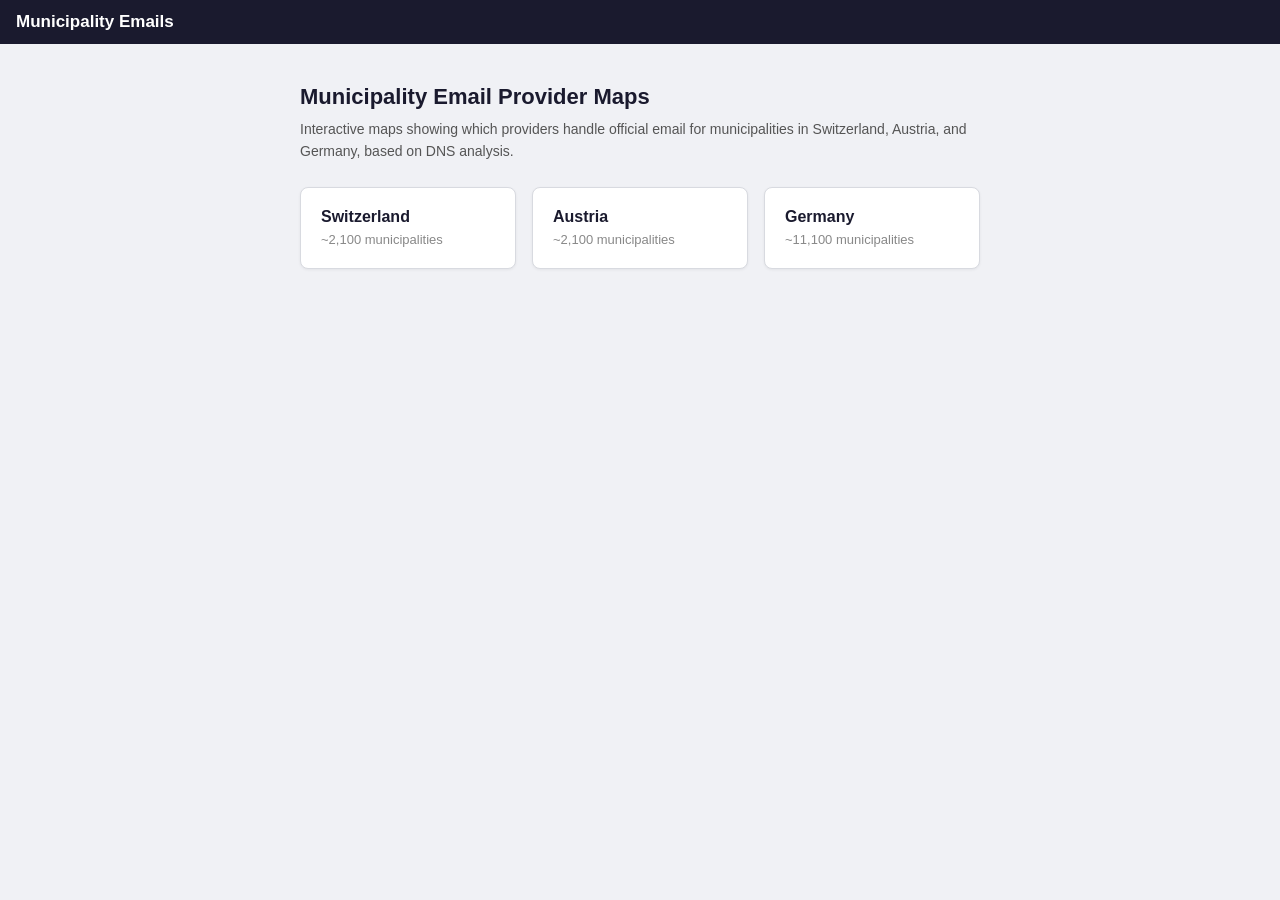
==== maps/index.html @ 5adb580a "add maps for all countries" ====
<!DOCTYPE html>
<html lang="en">
<head>
<meta charset="utf-8">
<meta name="viewport" content="width=device-width, initial-scale=1, viewport-fit=cover">
<title>Municipality Email Provider Maps</title>
<link rel="icon" type="image/svg+xml" href="data:image/svg+xml,%3Csvg xmlns='http://www.w3.org/2000/svg' viewBox='0 0 32 32'%3E%3Crect x='2' y='7' width='28' height='18' rx='2' fill='%231a1a2e'/%3E%3Cpath d='M2 9l14 9 14-9' fill='none' stroke='%2316a34a' stroke-width='2'/%3E%3C/svg%3E">
<link rel="stylesheet" href="css/shared.css">
<style>
body { background: #f0f1f5; min-height: 100vh; }
.landing { max-width: 720px; margin: 0 auto; padding: 40px 20px; }
.landing h2 { font-size: 22px; font-weight: 700; color: #1a1a2e; margin-bottom: 8px; }
.landing p { font-size: 14px; color: #555; line-height: 1.6; margin-bottom: 24px; }
.country-list { display: grid; grid-template-columns: repeat(auto-fit, minmax(200px, 1fr)); gap: 16px; }
.country-card {
  display: block; background: #fff; border-radius: 8px; padding: 20px;
  text-decoration: none; color: #1a1a2e; border: 1px solid #d8dae0;
  box-shadow: 0 1px 3px rgba(0,0,0,0.06); transition: box-shadow 0.15s;
}
.country-card:hover { box-shadow: 0 4px 12px rgba(0,0,0,0.12); }
.country-card h3 { font-size: 16px; font-weight: 600; margin-bottom: 4px; }
.country-card .count { font-size: 13px; color: #888; }
</style>
</head>
<body>
<header id="header">
  <div class="header-left">
    <h1 class="brand">Municipality Emails</h1>
  </div>
</header>
<div class="landing">
  <h2>Municipality Email Provider Maps</h2>
  <p>Interactive maps showing which providers handle official email for municipalities in Switzerland, Austria, and Germany, based on DNS analysis.</p>
  <div class="country-list">
    <a href="ch.html" class="country-card">
      <h3>Switzerland</h3>
      <span class="count">~2,100 municipalities</span>
    </a>
    <a href="at.html" class="country-card">
      <h3>Austria</h3>
      <span class="count">~2,100 municipalities</span>
    </a>
    <a href="de.html" class="country-card">
      <h3>Germany</h3>
      <span class="count">~11,100 municipalities</span>
    </a>
  </div>
</div>
</body>
</html>
---- maps/css/shared.css ----
/* shared.css — reset, header, navigation (all pages) */
* { margin: 0; padding: 0; box-sizing: border-box; }
body { font-family: -apple-system, BlinkMacSystemFont, "Segoe UI", Roboto, sans-serif; }

#header {
  background: #1a1a2e; color: #fff; height: 44px; padding: 0 16px;
  display: flex; align-items: center; justify-content: space-between; flex-shrink: 0;
  position: relative; z-index: 2000;
}
.header-left { display: flex; align-items: center; gap: 10px; min-width: 0; }
.brand { font-size: 17px; font-weight: 700; white-space: nowrap; margin: 0; }
.brand a { color: #fff; text-decoration: none; }
.header-right { display: flex; align-items: center; gap: 12px; flex-shrink: 0; }

#nav { display: flex; align-items: center; gap: 8px; position: relative; margin-left: 6px; }

.nav-primary { display: flex; align-items: center; gap: 6px; }
.nav-primary .header-link {
  font-size: 13px; padding: 5px 14px; border-radius: 4px; font-weight: 500;
  border: 1px solid rgba(255,255,255,0.3); color: #ccc; text-decoration: none;
}
.nav-primary .header-link:hover {
  background: rgba(255,255,255,0.15); color: #fff;
}
.nav-primary .header-link.active {
  background: rgba(255,255,255,0.2); color: #fff; font-weight: 600;
  border-color: rgba(255,255,255,0.5);
}

.nav-menu-toggle {
  background: none; border: none; color: #a0a0b0; font-size: 18px;
  cursor: pointer; padding: 2px 4px; line-height: 1;
}
.nav-menu-toggle:hover { color: #fff; }
.nav-menu {
  display: none; position: absolute; top: 34px; left: 0;
  background: #1a1a2e; border-radius: 0 0 6px 6px;
  box-shadow: 0 4px 12px rgba(0,0,0,0.3); min-width: 160px; z-index: 100;
}
.nav-menu.open { display: block; }
.nav-menu .header-link {
  display: block; padding: 10px 16px; font-size: 13px; color: #a0a0b0; text-decoration: none;
  border-bottom: 1px solid rgba(255,255,255,0.08);
}
.nav-menu .header-link:hover { color: #fff; }
.nav-menu .header-link.active { color: #fff; font-weight: 600; }
.nav-menu .header-link:last-child { border-bottom: none; }
.nav-menu .nav-menu-mobile { display: none; }

@media (max-width: 600px) {
  .beta-badge { display: none; }
  .nav-primary .header-link { font-size: 11px; padding: 2px 8px; }
  .nav-primary { display: none; }
  .nav-menu .nav-menu-mobile { display: block; }
}
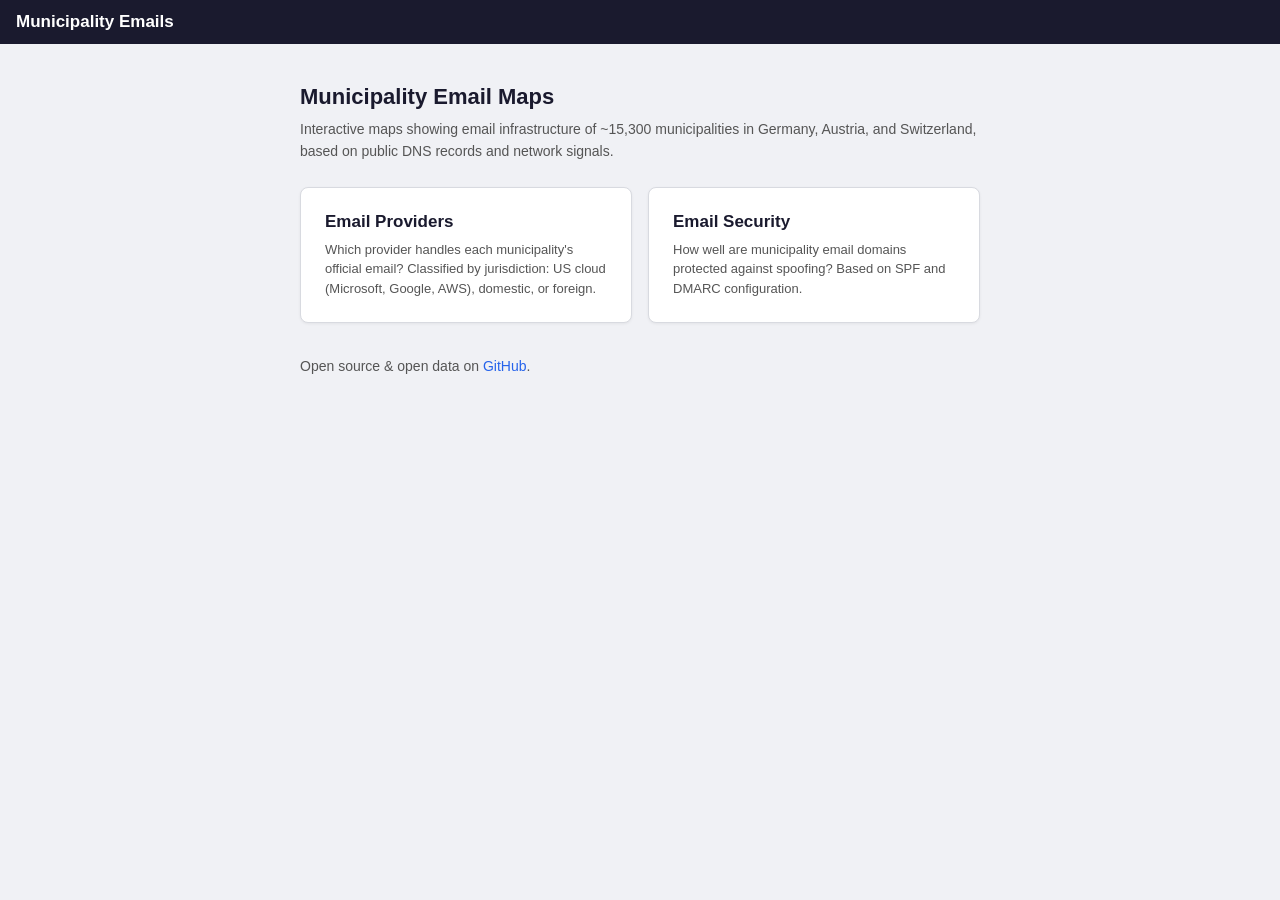
==== commit 4c1c0339: "security maps and unify provider map" ====
--- a/maps/index.html
+++ b/maps/index.html
@@ -3,7 +3,7 @@
 <head>
 <meta charset="utf-8">
 <meta name="viewport" content="width=device-width, initial-scale=1, viewport-fit=cover">
-<title>Municipality Email Provider Maps</title>
+<title>Municipality Email Maps</title>
 <link rel="icon" type="image/svg+xml" href="data:image/svg+xml,%3Csvg xmlns='http://www.w3.org/2000/svg' viewBox='0 0 32 32'%3E%3Crect x='2' y='7' width='28' height='18' rx='2' fill='%231a1a2e'/%3E%3Cpath d='M2 9l14 9 14-9' fill='none' stroke='%2316a34a' stroke-width='2'/%3E%3C/svg%3E">
 <link rel="stylesheet" href="css/shared.css">
 <style>
@@ -11,15 +11,18 @@
 .landing { max-width: 720px; margin: 0 auto; padding: 40px 20px; }
 .landing h2 { font-size: 22px; font-weight: 700; color: #1a1a2e; margin-bottom: 8px; }
 .landing p { font-size: 14px; color: #555; line-height: 1.6; margin-bottom: 24px; }
-.country-list { display: grid; grid-template-columns: repeat(auto-fit, minmax(200px, 1fr)); gap: 16px; }
-.country-card {
-  display: block; background: #fff; border-radius: 8px; padding: 20px;
+.map-list { display: grid; grid-template-columns: repeat(auto-fit, minmax(280px, 1fr)); gap: 16px; }
+.map-card {
+  display: block; background: #fff; border-radius: 8px; padding: 24px;
   text-decoration: none; color: #1a1a2e; border: 1px solid #d8dae0;
   box-shadow: 0 1px 3px rgba(0,0,0,0.06); transition: box-shadow 0.15s;
 }
-.country-card:hover { box-shadow: 0 4px 12px rgba(0,0,0,0.12); }
-.country-card h3 { font-size: 16px; font-weight: 600; margin-bottom: 4px; }
-.country-card .count { font-size: 13px; color: #888; }
+.map-card:hover { box-shadow: 0 4px 12px rgba(0,0,0,0.12); }
+.map-card h3 { font-size: 17px; font-weight: 600; margin-bottom: 8px; }
+.map-card p { font-size: 13px; color: #555; line-height: 1.5; margin: 0; }
+.landing-footer { margin-top: 32px; font-size: 12px; color: #999; }
+.landing-footer a { color: #2563eb; text-decoration: none; }
+.landing-footer a:hover { text-decoration: underline; }
 </style>
 </head>
 <body>
@@ -29,21 +32,20 @@
   </div>
 </header>
 <div class="landing">
-  <h2>Municipality Email Provider Maps</h2>
-  <p>Interactive maps showing which providers handle official email for municipalities in Switzerland, Austria, and Germany, based on DNS analysis.</p>
-  <div class="country-list">
-    <a href="ch.html" class="country-card">
-      <h3>Switzerland</h3>
-      <span class="count">~2,100 municipalities</span>
+  <h2>Municipality Email Maps</h2>
+  <p>Interactive maps showing email infrastructure of ~15,300 municipalities in Germany, Austria, and Switzerland, based on public DNS records and network signals.</p>
+  <div class="map-list">
+    <a href="providers.html" class="map-card">
+      <h3>Email Providers</h3>
+      <p>Which provider handles each municipality's official email? Classified by jurisdiction: US cloud (Microsoft, Google, AWS), domestic, or foreign.</p>
     </a>
-    <a href="at.html" class="country-card">
-      <h3>Austria</h3>
-      <span class="count">~2,100 municipalities</span>
+    <a href="security.html" class="map-card">
+      <h3>Email Security</h3>
+      <p>How well are municipality email domains protected against spoofing? Based on SPF and DMARC configuration.</p>
     </a>
-    <a href="de.html" class="country-card">
-      <h3>Germany</h3>
-      <span class="count">~11,100 municipalities</span>
-    </a>
+  </div>
+  <div class="landing-footer">
+    <p>Open source &amp; open data on <a href="https://github.com/davidhuser/paper-municipality-emails" target="_blank">GitHub</a>.</p>
   </div>
 </div>
 </body>
